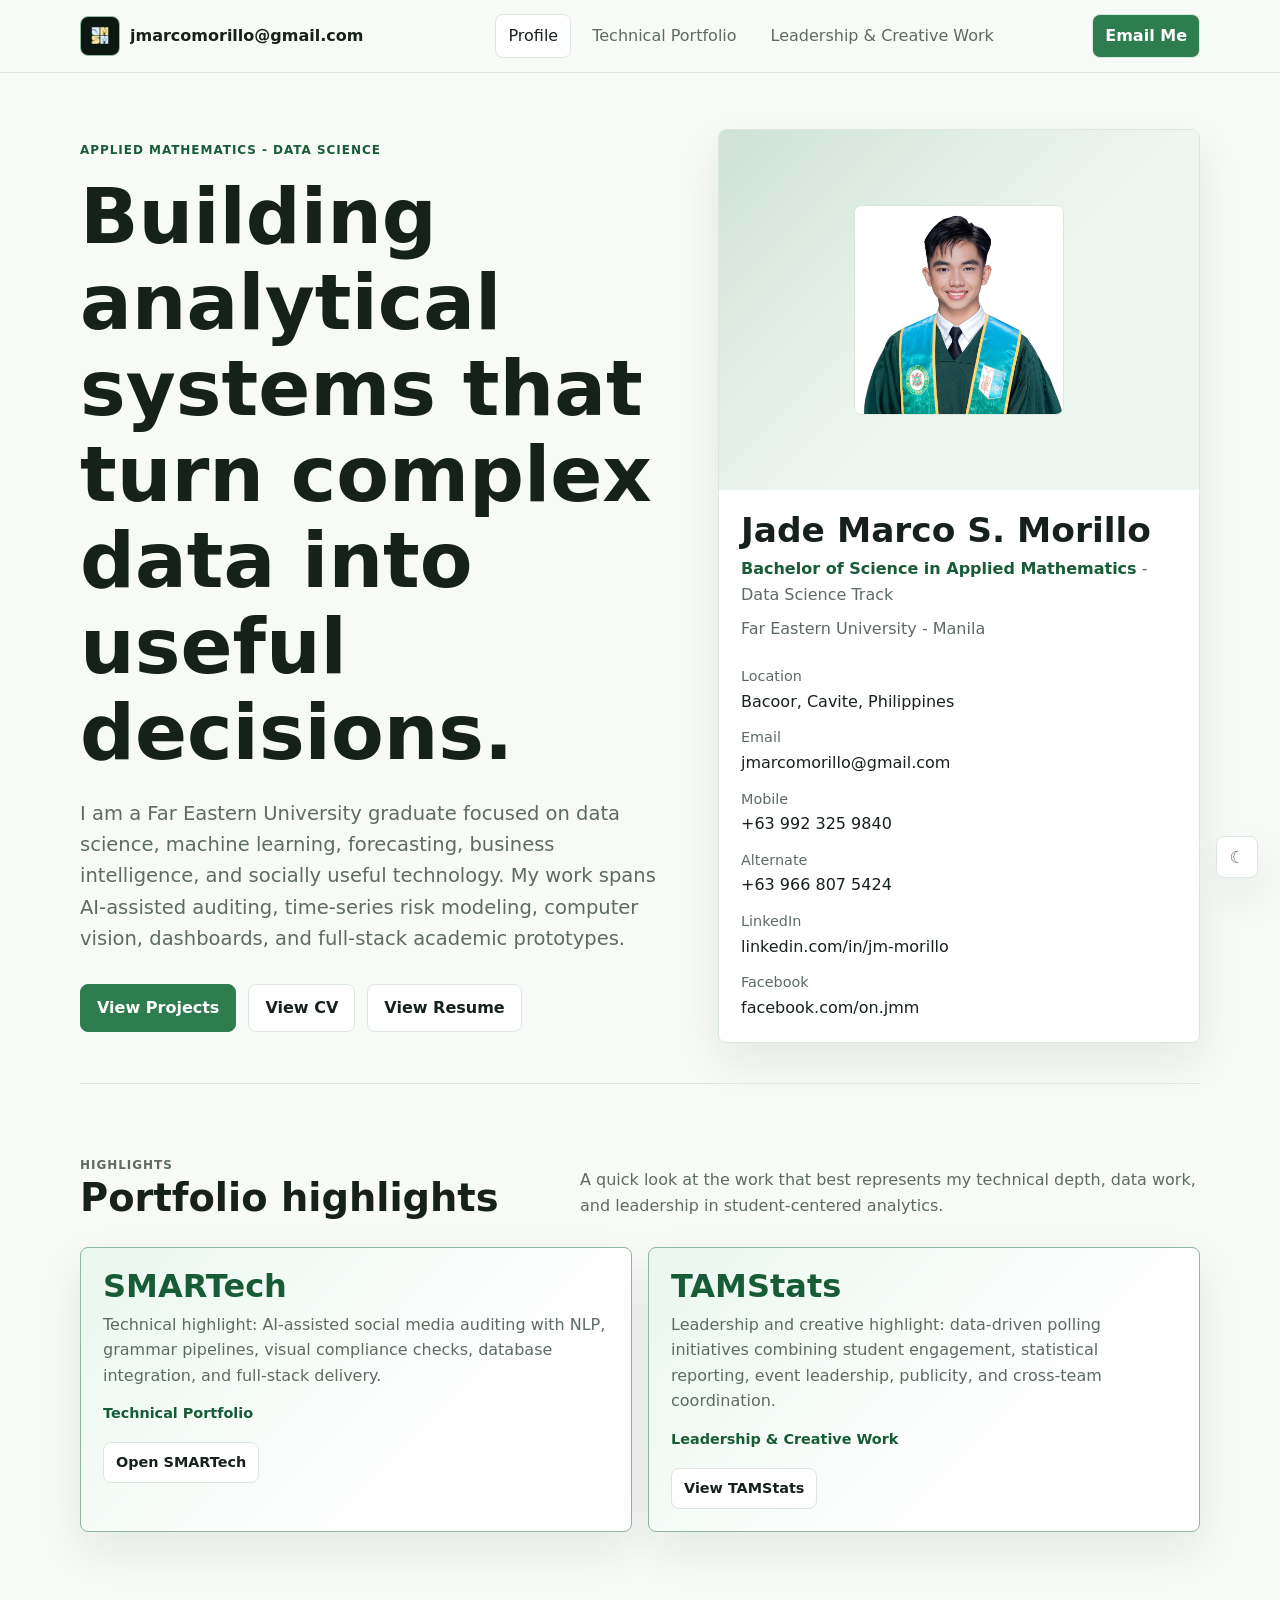
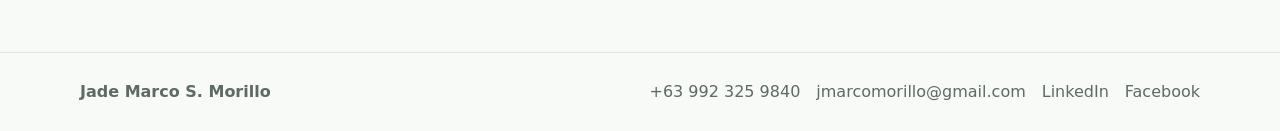
==== index.html @ e6e91c6f "Initial portfolio website" ====
<!doctype html>
<html lang="en">
  <head>
    <meta charset="utf-8">
    <meta name="viewport" content="width=device-width, initial-scale=1">
    <title>Jade Marco S. Morillo | Data Science Portfolio</title>
    <link rel="stylesheet" href="styles.css">
  </head>
  <body>
    <header class="site-header">
      <nav class="nav" aria-label="Primary navigation">
        <div class="brand">
          <a class="brand-mark" href="index.html"><img class="brand-logo" src="assets/ww.png" alt="Jade Marco S. Morillo logo"></a>
          <button class="capability-rotator" type="button" data-capability-rotator>jmarcomorillo@gmail.com</button>
        </div>
        <div class="nav-links">
          <a class="active" href="index.html">Profile</a>
          <a href="technical.html">Technical Portfolio</a>
          <a href="extracurriculars.html">Leadership & Creative Work</a>
        </div>
        <a class="email-link" href="mailto:jmarcomorillo@gmail.com">Email Me</a>
      </nav>
    </header>
    <button class="theme-toggle" type="button" data-theme-toggle aria-label="Toggle color theme">☾</button>

    <main>
      <section class="hero">
        <div>
          <p class="eyebrow">Applied Mathematics - Data Science</p>
          <h1>Building analytical systems that turn complex data into useful decisions.</h1>
          <p class="lead">
            I am a Far Eastern University graduate focused on data science, machine learning, forecasting,
            business intelligence, and socially useful technology. My work spans AI-assisted auditing,
            time-series risk modeling, computer vision, dashboards, and full-stack academic prototypes.
          </p>
          <div class="actions">
            <a class="button primary" href="technical.html">View Projects</a>
            <a class="button" href="assets/MORILLO_JADE-MARCO_CV.pdf">View CV</a>
            <a class="button" href="assets/Resume_Morillo_JadeMarco.pdf">View Resume</a>
          </div>
        </div>

        <aside class="profile-panel" aria-label="Contact profile">
          <div class="portrait">
            <img class="portrait-photo" src="assets/GradPic.jpg" alt="Graduation portrait of Jade Marco S. Morillo">
          </div>
          <div class="profile-summary">
            <h2>Jade Marco S. Morillo</h2>
            <p><strong>Bachelor of Science in Applied Mathematics</strong> - Data Science Track</p>
            <p>Far Eastern University - Manila</p>
          </div>
          <div class="contact-list">
            <div><span>Location</span><br>Bacoor, Cavite, Philippines</div>
            <div><span>Email</span><br><a href="mailto:jmarcomorillo@gmail.com">jmarcomorillo@gmail.com</a></div>
            <div><span>Mobile</span><br><a href="tel:+639923259840">+63 992 325 9840</a></div>
            <div><span>Alternate</span><br><a href="tel:+639668075424">+63 966 807 5424</a></div>
            <div><span>LinkedIn</span><br><a href="https://www.linkedin.com/in/jm-morillo/">linkedin.com/in/jm-morillo</a></div>
            <div><span>Facebook</span><br><a href="https://www.facebook.com/on.jmm">facebook.com/on.jmm</a></div>
          </div>
        </aside>
      </section>

      <section class="section">
        <div class="section-head">
          <div>
            <p class="eyebrow">Highlights</p>
            <h2>Portfolio highlights</h2>
          </div>
          <p>A quick look at the work that best represents my technical depth, data work, and leadership in student-centered analytics.</p>
        </div>

        <div class="grid two">
          <article class="card stat featured">
            <strong>SMARTech</strong>
            <p>Technical highlight: AI-assisted social media auditing with NLP, grammar pipelines, visual compliance checks, database integration, and full-stack delivery.</p>
            <a class="meta" href="technical.html">Technical Portfolio</a>
            <div class="project-actions"><a class="button" href="https://socialmediaauditingandreportingtechnology-nyc.vercel.app/login">Open SMARTech</a></div>
          </article>
          <article class="card stat featured">
            <strong>TAMStats</strong>
            <p>Leadership and creative highlight: data-driven polling initiatives combining student engagement, statistical reporting, event leadership, publicity, and cross-team coordination.</p>
            <a class="meta" href="extracurriculars.html">Leadership & Creative Work</a>
            <div class="project-actions"><a class="button" href="https://www.facebook.com/share/p/1E2tis88Dz/">View TAMStats</a></div>
          </article>
        </div>
      </section>

    </main>

    <footer class="site-footer">
      <div class="footer-inner">
        <strong>Jade Marco S. Morillo</strong>
        <div class="footer-contact">
          <a href="tel:+639923259840">+63 992 325 9840</a>
          <a href="mailto:jmarcomorillo@gmail.com">jmarcomorillo@gmail.com</a>
          <a href="https://www.linkedin.com/in/jm-morillo/">LinkedIn</a>
          <a href="https://www.facebook.com/on.jmm">Facebook</a>
        </div>
      </div>
    </footer>
    <div class="toast" data-toast aria-live="polite"></div>

    <script src="theme.js?v=6"></script>
  </body>
</html>
---- styles.css ----
:root {
  color-scheme: light;
  --bg: #f7faf7;
  --panel: #ffffff;
  --panel-strong: #eef6f0;
  --text: #17211b;
  --muted: #5d6b63;
  --line: #dce7df;
  --accent: #2e7d4f;
  --accent-strong: #175c37;
  --accent-soft: #dff2e6;
  --shadow: 0 18px 45px rgba(23, 33, 27, 0.08);
}

:root.dark {
  color-scheme: dark;
  --bg: #101511;
  --panel: #171f19;
  --panel-strong: #1d2b22;
  --text: #edf5ef;
  --muted: #a9b8ae;
  --line: #2c3d31;
  --accent: #72c995;
  --accent-strong: #a6e4ba;
  --accent-soft: #203b2a;
  --shadow: 0 18px 45px rgba(0, 0, 0, 0.28);
}

* {
  box-sizing: border-box;
}

html {
  scroll-behavior: smooth;
}

body {
  margin: 0;
  background: var(--bg);
  color: var(--text);
  font-family: Inter, ui-sans-serif, system-ui, -apple-system, BlinkMacSystemFont, "Segoe UI", sans-serif;
  line-height: 1.6;
  animation: pageIn 520ms ease both;
}

a {
  color: inherit;
  text-decoration: none;
}

.site-header {
  position: sticky;
  top: 0;
  z-index: 10;
  border-bottom: 1px solid var(--line);
  background: color-mix(in srgb, var(--bg) 88%, transparent);
  backdrop-filter: blur(16px);
}

.nav {
  width: min(1120px, calc(100% - 32px));
  margin: 0 auto;
  min-height: 72px;
  display: flex;
  align-items: center;
  justify-content: space-between;
  gap: 20px;
}

.brand {
  display: flex;
  align-items: center;
  gap: 10px;
  font-weight: 800;
}

.capability-rotator {
  width: clamp(190px, 24vw, 280px);
  min-height: 34px;
  display: inline-block;
  border: 0;
  border-radius: 0;
  padding: 0;
  background: transparent;
  overflow: hidden;
  text-overflow: ellipsis;
  white-space: nowrap;
  color: var(--text);
  cursor: pointer;
  font: inherit;
  font-weight: 800;
  text-align: left;
  transition: opacity 220ms ease, transform 220ms ease;
}

.capability-rotator.is-changing {
  opacity: 0;
  transform: translateY(4px);
}

.capability-rotator:hover {
  color: var(--accent-strong);
}

.toast {
  position: fixed;
  right: 22px;
  bottom: 76px;
  z-index: 25;
  max-width: min(320px, calc(100vw - 44px));
  border: 1px solid var(--line);
  border-radius: 8px;
  padding: 10px 12px;
  background: var(--panel);
  color: var(--text);
  box-shadow: var(--shadow);
  opacity: 0;
  pointer-events: none;
  transform: translateY(8px);
  transition: opacity 180ms ease, transform 180ms ease;
}

.toast.is-visible {
  opacity: 1;
  transform: translateY(0);
}

.brand-mark {
  width: 40px;
  height: 40px;
  display: grid;
  place-items: center;
  border-radius: 8px;
  border: 1px solid color-mix(in srgb, var(--accent) 44%, var(--line));
  background: #0b1710;
  color: var(--accent-strong);
  font-size: 0.85rem;
  letter-spacing: 0;
  overflow: hidden;
}

.brand-logo {
  width: 100%;
  height: 100%;
  object-fit: contain;
  padding: 5px;
  background: #0b1710;
}

.nav-links {
  display: flex;
  align-items: center;
  gap: 8px;
}

.nav-actions {
  display: flex;
  align-items: center;
  gap: 10px;
}

.nav-links a,
.email-link,
.theme-toggle {
  min-height: 40px;
  border: 1px solid transparent;
  border-radius: 8px;
  padding: 8px 12px;
  color: var(--muted);
  font: inherit;
  background: transparent;
  cursor: pointer;
  transition: transform 180ms ease, border-color 180ms ease, background 180ms ease, color 180ms ease, box-shadow 180ms ease;
}

.nav-links a:hover,
.nav-links a.active,
.email-link:hover,
.theme-toggle:hover {
  color: var(--text);
  border-color: var(--line);
  background: var(--panel);
}

.email-link {
  border-color: var(--line);
  background: var(--accent);
  color: #ffffff;
  font-weight: 800;
}

:root.dark .email-link {
  background: #dff2e6;
  border-color: #dff2e6;
  color: #102016;
}

.email-link:hover {
  color: #ffffff;
  border-color: var(--accent);
  background: var(--accent-strong);
  transform: translateY(-1px);
}

:root.dark .email-link:hover {
  background: #a6e4ba;
  border-color: #a6e4ba;
  color: #102016;
}

.theme-toggle {
  position: fixed;
  right: 22px;
  bottom: 22px;
  z-index: 20;
  width: 42px;
  height: 42px;
  padding: 0;
  display: grid;
  place-items: center;
  font-size: 1.05rem;
  border-color: var(--line);
  background: var(--panel);
  box-shadow: var(--shadow);
}

.theme-toggle:hover {
  transform: translateY(-2px) rotate(8deg);
}

main {
  width: min(1120px, calc(100% - 32px));
  margin: 0 auto;
}

.hero {
  min-height: calc(100vh - 72px);
  display: grid;
  grid-template-columns: minmax(0, 1.1fr) minmax(300px, 0.9fr);
  gap: 48px;
  align-items: center;
  padding: 56px 0 40px;
}

.eyebrow {
  margin: 0 0 14px;
  color: var(--accent-strong);
  font-weight: 800;
  text-transform: uppercase;
  letter-spacing: 0.08em;
  font-size: 0.75rem;
}

h1,
h2,
h3 {
  margin: 0;
  line-height: 1.12;
  letter-spacing: 0;
}

h1 {
  max-width: 720px;
  font-size: clamp(2.45rem, 6vw, 5.4rem);
}

h2 {
  font-size: clamp(1.65rem, 3vw, 2.6rem);
}

h3 {
  font-size: 1.05rem;
}

.lead {
  max-width: 720px;
  margin: 22px 0 0;
  color: var(--muted);
  font-size: clamp(1rem, 2vw, 1.22rem);
}

.actions {
  display: flex;
  flex-wrap: wrap;
  gap: 12px;
  margin-top: 30px;
}

.button {
  display: inline-flex;
  align-items: center;
  justify-content: center;
  gap: 8px;
  min-height: 44px;
  border-radius: 8px;
  border: 1px solid var(--line);
  padding: 10px 16px;
  background: var(--panel);
  color: var(--text);
  font-weight: 750;
  transition: transform 180ms ease, border-color 180ms ease, background 180ms ease, box-shadow 180ms ease;
}

.button:hover {
  transform: translateY(-2px);
  box-shadow: 0 12px 24px rgba(23, 33, 27, 0.1);
}

.button.primary {
  background: var(--accent);
  border-color: var(--accent);
  color: #ffffff;
}

.profile-panel {
  border: 1px solid var(--line);
  border-radius: 8px;
  background: var(--panel);
  box-shadow: var(--shadow);
  overflow: hidden;
  animation: floatIn 700ms ease 120ms both;
}

.portrait {
  aspect-ratio: 4 / 3;
  display: grid;
  place-items: center;
  background:
    linear-gradient(135deg, color-mix(in srgb, var(--accent) 16%, transparent), transparent 55%),
    var(--panel-strong);
}

.portrait-inner {
  width: min(62%, 220px);
  aspect-ratio: 1 / 1;
  display: grid;
  place-items: center;
  border: 1px solid var(--line);
  border-radius: 8px;
  background: var(--panel);
  color: var(--accent-strong);
  font-size: clamp(2.4rem, 8vw, 5rem);
  font-weight: 900;
  transition: transform 240ms ease, border-color 240ms ease;
}

.portrait-photo {
  width: min(54%, 210px);
  aspect-ratio: 1 / 1;
  border: 1px solid var(--line);
  border-radius: 8px;
  object-fit: cover;
  object-position: center 18%;
  background: var(--panel);
  transition: transform 240ms ease, border-color 240ms ease;
}

.profile-summary {
  padding: 22px 22px 0;
}

.profile-summary h2 {
  color: var(--text);
  font-size: clamp(1.65rem, 3vw, 2.15rem);
  font-weight: 900;
  line-height: 1.05;
}

.profile-summary p {
  margin: 8px 0 0;
  color: var(--muted);
}

.profile-summary strong {
  color: var(--accent-strong);
}

.profile-panel:hover .portrait-inner {
  transform: scale(1.035);
  border-color: var(--accent);
}

.profile-panel:hover .portrait-photo {
  transform: scale(1.035);
  border-color: var(--accent);
}

.contact-list {
  display: grid;
  gap: 10px;
  padding: 22px;
}

.contact-list span {
  color: var(--muted);
  font-size: 0.9rem;
}

.section {
  padding: 72px 0;
  border-top: 1px solid var(--line);
}

.section-head {
  display: flex;
  align-items: end;
  justify-content: space-between;
  gap: 24px;
  margin-bottom: 28px;
}

.section-head.page-intro {
  display: block;
  max-width: 860px;
}

.section-head.page-intro h1 {
  max-width: 860px;
  font-size: clamp(2.25rem, 5vw, 4.4rem);
}

.section-head.page-intro p:not(.eyebrow) {
  margin-top: 18px;
  max-width: 680px;
}

.section-head p {
  max-width: 620px;
  margin: 0;
  color: var(--muted);
}

.grid {
  display: grid;
  grid-template-columns: repeat(3, minmax(0, 1fr));
  gap: 16px;
  min-width: 0;
}

.grid.two {
  grid-template-columns: repeat(2, minmax(0, 1fr));
}

.card {
  border: 1px solid var(--line);
  border-radius: 8px;
  background: var(--panel);
  padding: 22px;
  box-shadow: var(--shadow);
  min-width: 0;
  transition: transform 220ms ease, border-color 220ms ease, box-shadow 220ms ease;
}

.card:hover {
  transform: translateY(-4px);
  border-color: color-mix(in srgb, var(--accent) 42%, var(--line));
  box-shadow: 0 20px 50px rgba(23, 33, 27, 0.12);
}

.card p {
  margin: 10px 0 0;
  color: var(--muted);
}

.card.featured {
  border-color: color-mix(in srgb, var(--accent) 45%, var(--line));
  background:
    linear-gradient(135deg, color-mix(in srgb, var(--accent-soft) 62%, transparent), transparent 72%),
    var(--panel);
}

.meta {
  margin-top: 14px;
  color: var(--accent-strong);
  font-size: 0.9rem;
  font-weight: 800;
}

a.meta {
  display: inline-block;
  border-bottom: 1px solid transparent;
}

a.meta:hover {
  border-color: currentColor;
}

.stat {
  min-height: 150px;
}

.stat strong {
  display: block;
  color: var(--accent-strong);
  font-size: 2rem;
  line-height: 1;
}

.project-card {
  padding: 0;
  overflow: hidden;
}

.screenshot-slot {
  aspect-ratio: 16 / 10;
  display: grid;
  place-items: center;
  padding: 20px;
  border-bottom: 1px solid var(--line);
  background: var(--panel-strong);
  color: var(--muted);
  text-align: center;
  font-weight: 750;
  position: relative;
  overflow: hidden;
}

.screenshot-slot img {
  width: 100%;
  height: 100%;
  object-fit: cover;
  display: block;
}

.screenshot-slot::after {
  content: "";
  position: absolute;
  inset: 0;
  background: linear-gradient(110deg, transparent 20%, color-mix(in srgb, var(--accent) 16%, transparent) 48%, transparent 76%);
  transform: translateX(-110%);
  transition: transform 700ms ease;
}

.project-card:hover .screenshot-slot::after {
  transform: translateX(110%);
}

.project-body {
  padding: 22px;
}

.project-actions {
  display: flex;
  flex-wrap: wrap;
  gap: 10px;
  margin-top: 16px;
}

.project-actions .button {
  min-height: 38px;
  padding: 8px 12px;
  font-size: 0.9rem;
}

.tags {
  display: flex;
  flex-wrap: wrap;
  gap: 8px;
  margin-top: 16px;
}

.tag {
  border: 1px solid var(--line);
  border-radius: 999px;
  padding: 4px 9px;
  background: var(--accent-soft);
  color: var(--accent-strong);
  font-size: 0.78rem;
  font-weight: 800;
  transition: transform 160ms ease, background 160ms ease;
}

.tag:hover {
  transform: translateY(-1px);
}

.compact-grid {
  display: grid;
  grid-template-columns: repeat(4, minmax(0, 1fr));
  gap: 12px;
}

.mini-card {
  border: 1px solid var(--line);
  border-radius: 8px;
  background: var(--panel);
  padding: 16px;
  transition: transform 200ms ease, border-color 200ms ease, box-shadow 200ms ease;
}

.mini-card:hover {
  transform: translateY(-3px);
  border-color: color-mix(in srgb, var(--accent) 42%, var(--line));
  box-shadow: var(--shadow);
}

.mini-card strong {
  display: block;
  color: var(--text);
}

.mini-card span {
  display: block;
  margin-top: 6px;
  color: var(--muted);
  font-size: 0.9rem;
}

.tool-stack {
  display: grid;
  grid-template-columns: repeat(3, minmax(0, 1fr));
  gap: 16px;
}

.tool-stack .list {
  columns: 2;
  column-gap: 24px;
}

.timeline {
  display: grid;
  gap: 12px;
}

.timeline-item {
  display: grid;
  grid-template-columns: 180px minmax(0, 1fr);
  gap: 18px;
  border: 1px solid var(--line);
  border-radius: 8px;
  background: var(--panel);
  padding: 18px;
  transition: transform 220ms ease, border-color 220ms ease, box-shadow 220ms ease;
}

.timeline-item:hover {
  transform: translateX(4px);
  border-color: color-mix(in srgb, var(--accent) 42%, var(--line));
  box-shadow: var(--shadow);
}

.timeline-item.is-extra {
  display: none;
}

.timeline.is-expanded .timeline-item.is-extra {
  display: grid;
}

.timeline.is-expanded .timeline-item.reveal {
  opacity: 1;
  transform: none;
}

.see-more-wrap {
  display: flex;
  justify-content: center;
  margin-top: 18px;
}

.timeline-item time {
  color: var(--accent-strong);
  font-weight: 800;
}

.entry-field {
  margin: 0;
  color: var(--muted);
}

.entry-field + .entry-field {
  margin-top: 8px;
}

.entry-field strong {
  color: var(--text);
}

.experience-org {
  margin: 0;
  color: var(--text);
  font-size: 1.12rem;
  font-weight: 850;
}

.experience-role {
  margin-top: 4px;
  color: var(--accent-strong);
  font-size: 0.94rem;
  font-weight: 800;
}

.experience-description {
  margin: 10px 0 0;
  color: var(--muted);
}

.slideshow {
  margin-top: 18px;
  overflow: hidden;
  min-width: 0;
  border: 1px solid var(--line);
  border-radius: 8px;
  background: var(--panel-strong);
}

.slide-track {
  display: flex;
  width: max-content;
  gap: 12px;
  padding: 12px;
  animation: slideLoop 28s linear infinite;
}

.slideshow:hover .slide-track {
  animation-play-state: paused;
}

.slide-card {
  width: 190px;
  aspect-ratio: 4 / 3;
  flex: 0 0 auto;
  display: flex;
  align-items: end;
  border: 1px solid var(--line);
  border-radius: 8px;
  padding: 0;
  background:
    linear-gradient(135deg, color-mix(in srgb, var(--accent) 24%, transparent), transparent 62%),
    var(--panel);
  color: var(--text);
  font-size: 0.86rem;
  font-weight: 800;
  overflow: hidden;
  position: relative;
}

.slide-card img {
  width: 100%;
  height: 100%;
  object-fit: cover;
  display: block;
}

.slide-card span {
  position: absolute;
  left: 8px;
  right: 8px;
  bottom: 8px;
  border-radius: 8px;
  padding: 6px 8px;
  background: color-mix(in srgb, var(--panel) 88%, transparent);
  color: var(--text);
  box-shadow: 0 8px 20px rgba(0, 0, 0, 0.12);
}

.participation-grid {
  display: grid;
  grid-template-columns: repeat(2, minmax(0, 1fr));
  gap: 16px;
}

.participation-card {
  max-height: 360px;
  overflow: auto;
}

.participation-card .list {
  padding-right: 8px;
}

@keyframes slideLoop {
  from {
    transform: translateX(0);
  }
  to {
    transform: translateX(-50%);
  }
}

.skill-row {
  display: grid;
  gap: 10px;
}

.skill-top {
  display: flex;
  align-items: center;
  justify-content: space-between;
  gap: 12px;
}

.meter {
  height: 9px;
  border-radius: 999px;
  background: var(--panel-strong);
  overflow: hidden;
}

.meter span {
  display: block;
  height: 100%;
  width: var(--level);
  background: var(--accent);
  transform-origin: left;
  animation: meterGrow 900ms ease both;
}

.split {
  display: grid;
  grid-template-columns: 0.85fr 1.15fr;
  gap: 16px;
}

.list {
  margin: 14px 0 0;
  padding-left: 20px;
  color: var(--muted);
}

.list li + li {
  margin-top: 8px;
}

.site-footer {
  border-top: 1px solid var(--line);
  margin-top: 48px;
  padding: 26px 0;
  color: var(--muted);
}

.footer-inner {
  width: min(1120px, calc(100% - 32px));
  margin: 0 auto;
  display: flex;
  justify-content: space-between;
  gap: 16px;
  flex-wrap: wrap;
}

.footer-contact {
  display: flex;
  gap: 16px;
  flex-wrap: wrap;
}

.reveal {
  opacity: 0;
  transform: translateY(18px);
}

.reveal.is-visible {
  opacity: 1;
  transform: translateY(0);
  transition: opacity 560ms ease, transform 560ms ease;
}

@keyframes pageIn {
  from {
    opacity: 0;
  }
  to {
    opacity: 1;
  }
}

@keyframes floatIn {
  from {
    opacity: 0;
    transform: translateY(18px) scale(0.98);
  }
  to {
    opacity: 1;
    transform: translateY(0) scale(1);
  }
}

@keyframes meterGrow {
  from {
    transform: scaleX(0);
  }
  to {
    transform: scaleX(1);
  }
}

@media (max-width: 820px) {
  .nav {
    min-height: auto;
    padding: 14px 0;
    align-items: flex-start;
    flex-direction: column;
  }

  .nav-actions {
    width: 100%;
    align-items: stretch;
    flex-direction: column;
  }

  .nav-links {
    width: 100%;
    overflow-x: auto;
    padding-bottom: 2px;
  }

  .email-link {
    width: 100%;
    justify-content: center;
    text-align: center;
  }

  .hero,
  .split,
  .grid,
  .grid.two,
  .compact-grid,
  .tool-stack,
  .participation-grid {
    grid-template-columns: 1fr;
  }

  .tool-stack .list {
    columns: 1;
  }

  .slideshow {
    overflow-x: auto;
    overflow-y: hidden;
  }

  .slide-track {
    animation: none;
    width: max-content;
  }

  .hero {
    min-height: auto;
    padding-top: 44px;
  }

  .section-head {
    align-items: start;
    flex-direction: column;
  }

  .timeline-item {
    grid-template-columns: 1fr;
  }
}

@media (prefers-reduced-motion: reduce) {
  *,
  *::before,
  *::after {
    animation-duration: 1ms !important;
    scroll-behavior: auto !important;
    transition-duration: 1ms !important;
  }

  .reveal {
    opacity: 1;
    transform: none;
  }
}
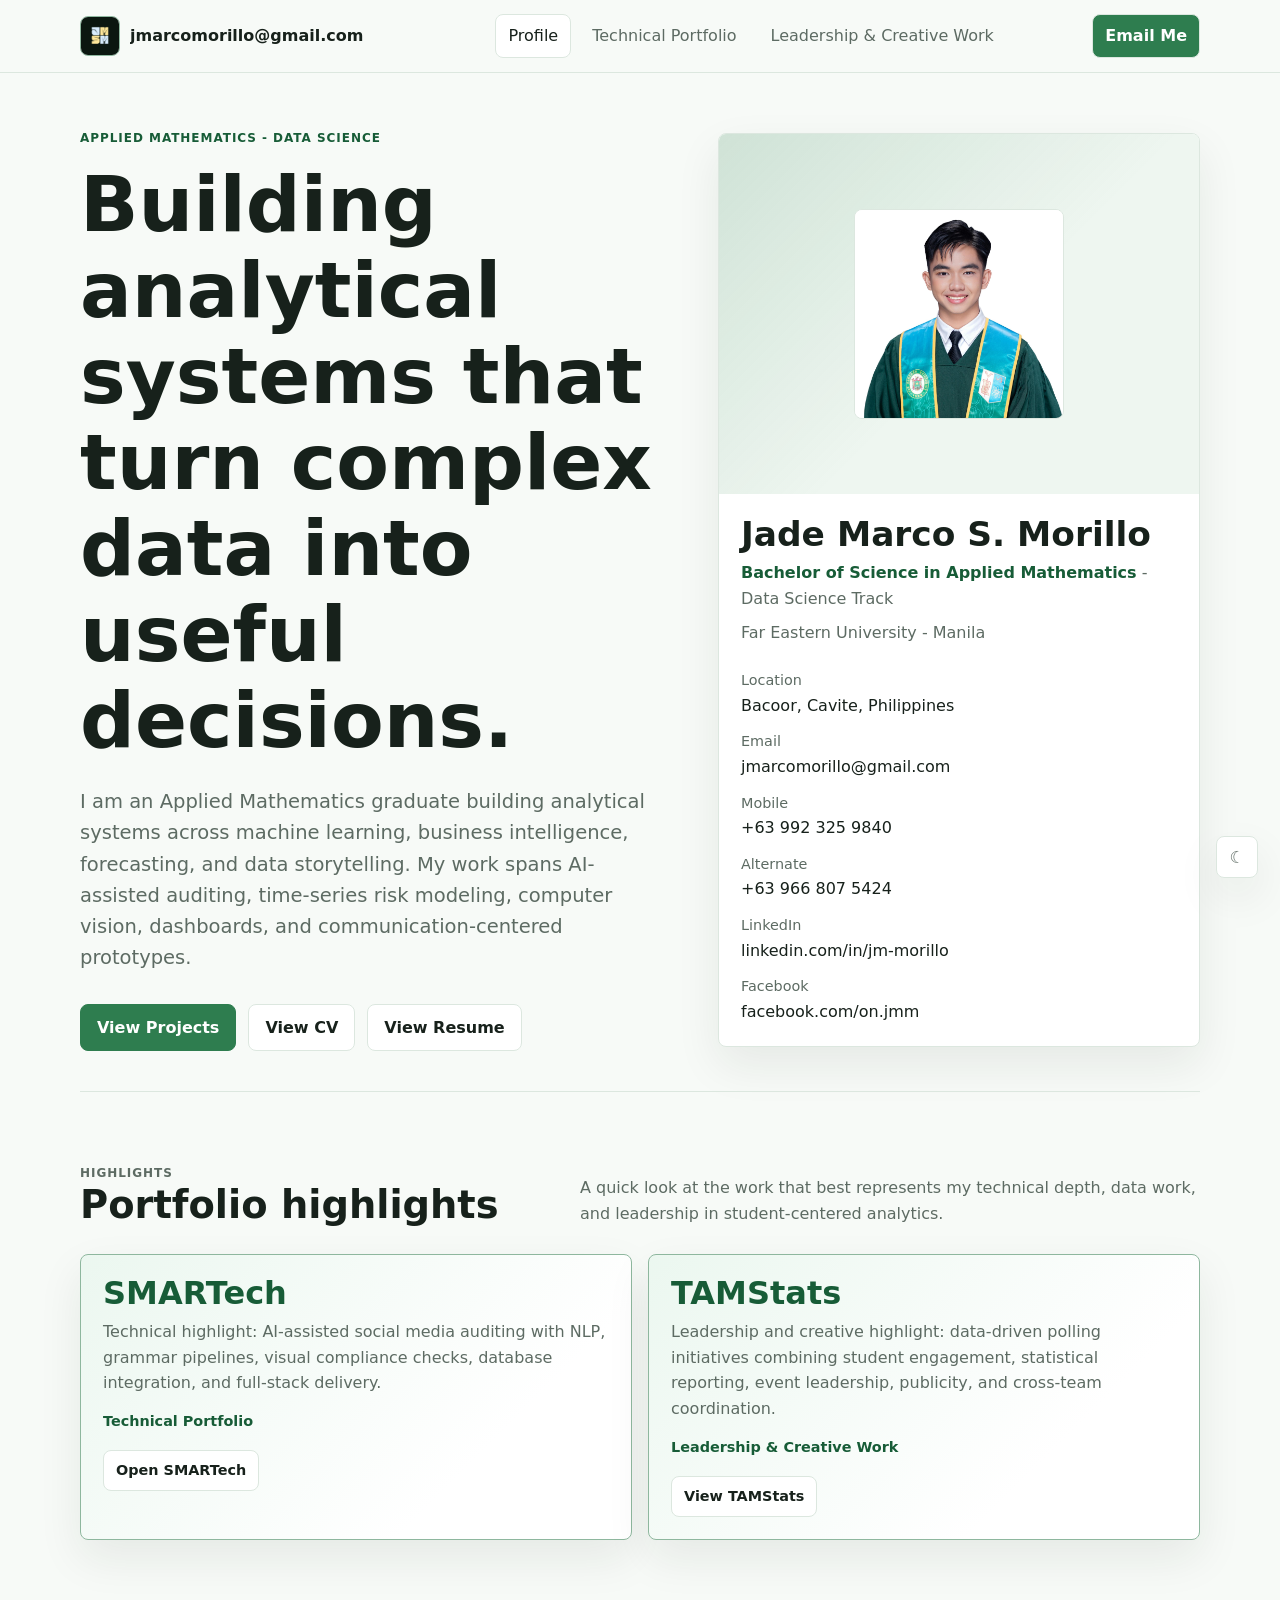
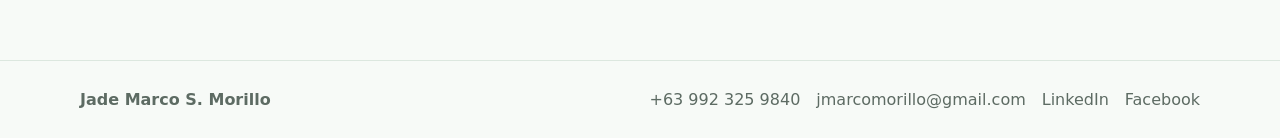
==== commit 3de7b968: "Censor Address" ====
--- a/index.html
+++ b/index.html
@@ -29,9 +29,9 @@
           <p class="eyebrow">Applied Mathematics - Data Science</p>
           <h1>Building analytical systems that turn complex data into useful decisions.</h1>
           <p class="lead">
-            I am a Far Eastern University graduate focused on data science, machine learning, forecasting,
-            business intelligence, and socially useful technology. My work spans AI-assisted auditing,
-            time-series risk modeling, computer vision, dashboards, and full-stack academic prototypes.
+            I am an Applied Mathematics graduate building analytical systems across machine learning,
+            business intelligence, forecasting, and data storytelling. My work spans AI-assisted auditing,
+            time-series risk modeling, computer vision, dashboards, and communication-centered prototypes.
           </p>
           <div class="actions">
             <a class="button primary" href="technical.html">View Projects</a>
--- a/styles.css
+++ b/styles.css
@@ -375,6 +375,82 @@
   color: var(--accent-strong);
 }
 
+.profile-compact {
+  position: relative;
+  display: flex;
+  flex-direction: column;
+  align-items: stretch;
+  margin: 0;
+  border: 1px solid var(--line);
+  border-radius: 8px;
+  background: var(--panel);
+  padding: 0;
+  box-shadow: var(--shadow);
+  overflow: hidden;
+  text-align: left;
+}
+
+.profile-compact::before {
+  content: "";
+  position: absolute;
+  inset: 0 0 auto;
+  height: 188px;
+  background:
+    linear-gradient(135deg, color-mix(in srgb, var(--accent) 16%, transparent), transparent 55%),
+    var(--panel-strong);
+}
+
+.profile-compact img {
+  position: relative;
+  z-index: 1;
+  width: min(150px, 44%);
+  aspect-ratio: 1 / 1;
+  align-self: center;
+  margin: 19px auto;
+  border: 1px solid var(--line);
+  border-radius: 8px;
+  object-fit: cover;
+  object-position: center 18%;
+  background: var(--panel);
+  transition: transform 240ms ease, border-color 240ms ease;
+}
+
+.profile-compact > div {
+  position: relative;
+  z-index: 1;
+  padding: 22px 22px;
+}
+
+.profile-compact h2 {
+  color: var(--text);
+  font-size: clamp(1.55rem, 2.7vw, 2rem);
+  font-weight: 900;
+  line-height: 1.05;
+}
+
+.profile-compact p {
+  margin: 8px 0 0;
+  color: var(--muted);
+}
+
+.profile-compact-links {
+  display: flex;
+  flex-wrap: wrap;
+  justify-content: center;
+  gap: 10px 16px;
+  margin: 20px -22px -22px;
+  padding: 18px 22px 20px;
+  border-top: 1px solid var(--line);
+  color: var(--accent-strong);
+  font-weight: 750;
+  font-size: 0.92rem;
+}
+
+.profile-compact:hover img {
+  transform: scale(1.035);
+  border-color: var(--accent);
+}
+
 .profile-panel:hover .portrait-inner {
   transform: scale(1.035);
   border-color: var(--accent);
@@ -422,6 +498,22 @@
 .section-head.page-intro p:not(.eyebrow) {
   margin-top: 18px;
   max-width: 680px;
+}
+
+.intro-profile-layout {
+  display: grid;
+  grid-template-columns: minmax(0, 1.25fr) minmax(320px, 0.75fr);
+  gap: 28px;
+  align-items: center;
+  margin-bottom: 34px;
+}
+
+.intro-profile-layout .section-head.page-intro {
+  margin-bottom: 0;
+}
+
+.intro-profile-layout .profile-compact {
+  align-self: stretch;
 }
 
 .section-head p {
@@ -520,6 +612,18 @@
   height: 100%;
   object-fit: cover;
   display: block;
+}
+
+.screenshot-slot a {
+  width: 100%;
+  height: 100%;
+  display: block;
+  cursor: zoom-in;
+}
+
+.screenshot-slot a:focus-visible {
+  outline: 2px solid var(--accent);
+  outline-offset: 3px;
 }
 
 .screenshot-slot::after {
@@ -790,6 +894,15 @@
   gap: 12px;
 }
 
+.skill-top span {
+  max-width: 62%;
+  color: var(--accent-strong);
+  font-size: 0.88rem;
+  font-weight: 800;
+  line-height: 1.35;
+  text-align: right;
+}
+
 .meter {
   height: 9px;
   border-radius: 999px;
@@ -912,6 +1025,7 @@
 
   .hero,
   .split,
+  .intro-profile-layout,
   .grid,
   .grid.two,
   .compact-grid,
@@ -946,6 +1060,10 @@
 
   .timeline-item {
     grid-template-columns: 1fr;
+  }
+
+  .profile-compact img {
+    width: 110px;
   }
 }
 
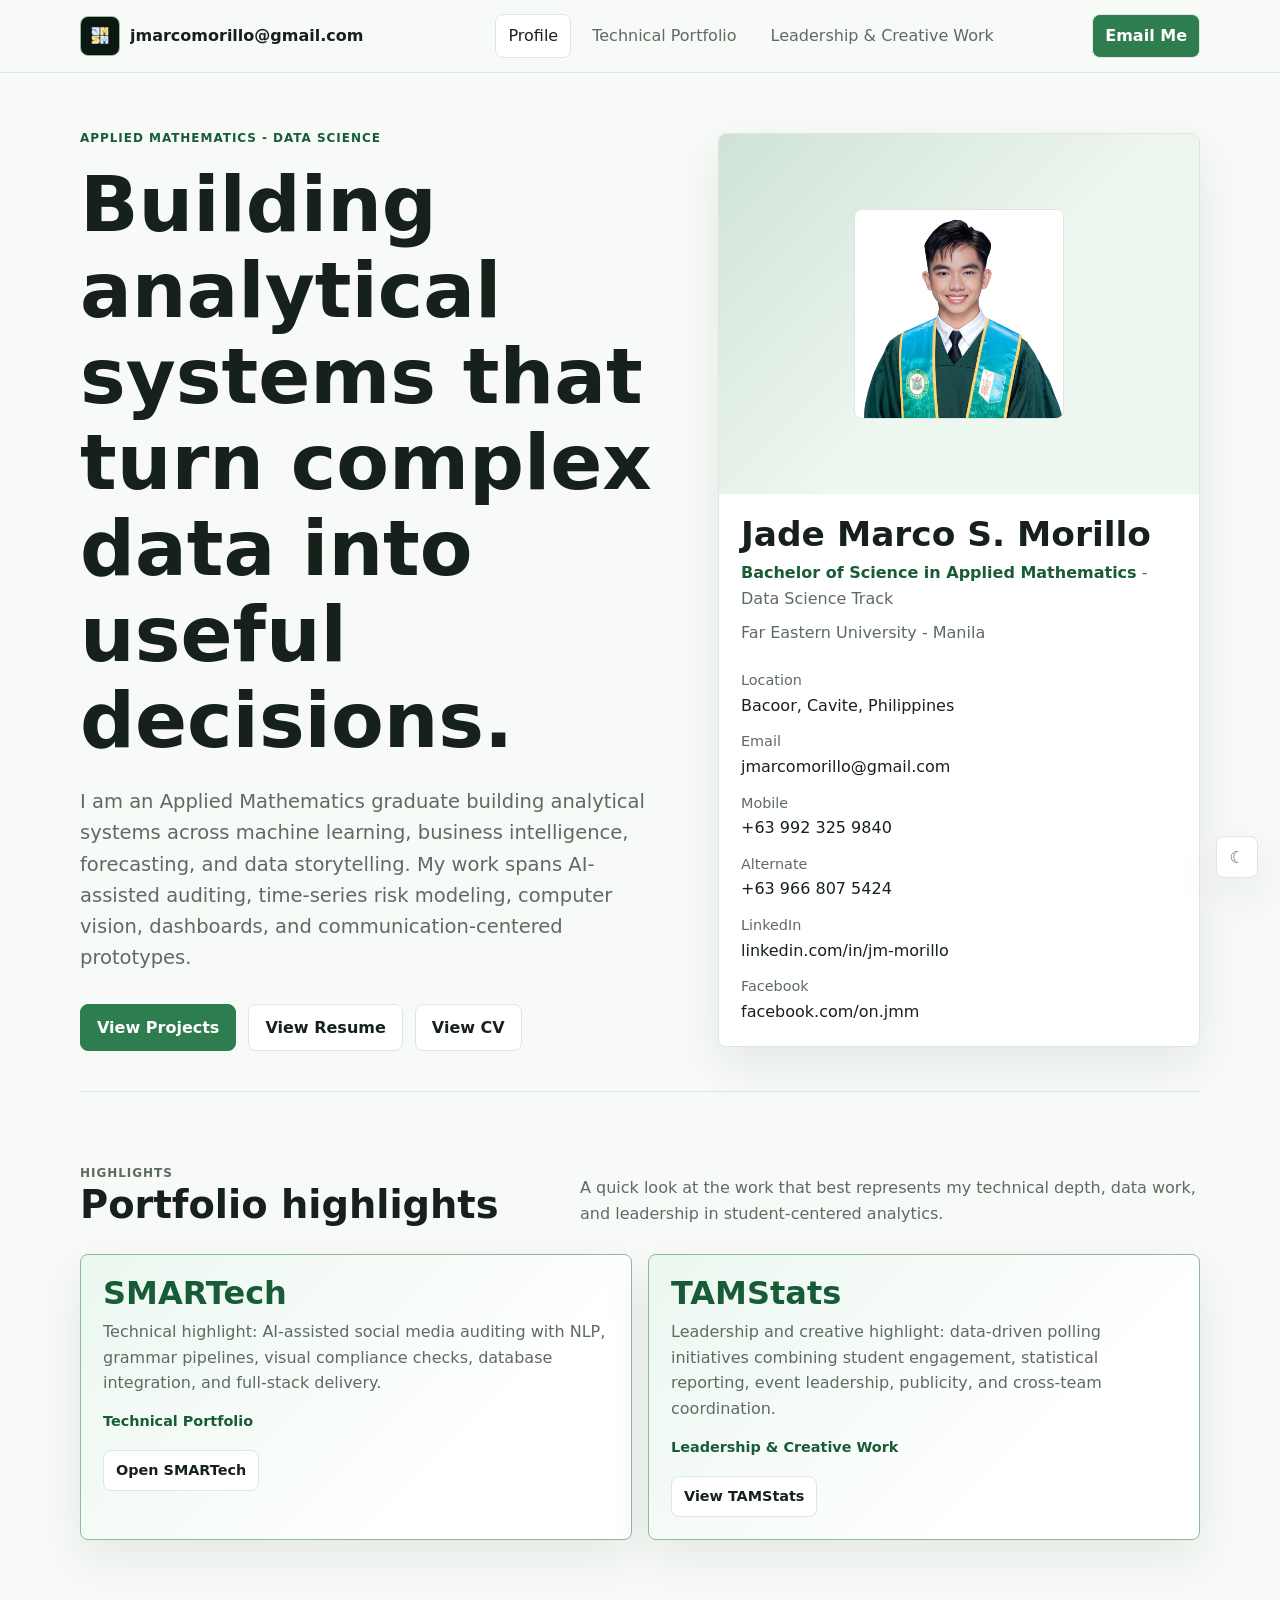
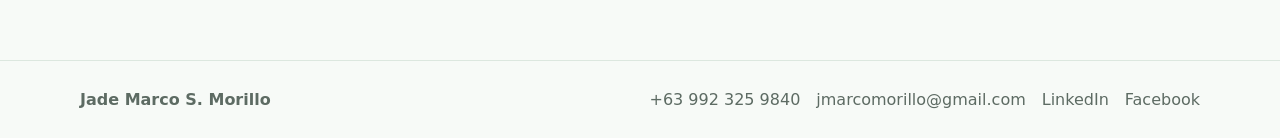
==== commit ab87c073: "Minor Adjustments" ====
--- a/index.html
+++ b/index.html
@@ -4,7 +4,7 @@
     <meta charset="utf-8">
     <meta name="viewport" content="width=device-width, initial-scale=1">
     <title>Jade Marco S. Morillo | Data Science Portfolio</title>
-    <link rel="stylesheet" href="styles.css">
+    <link rel="stylesheet" href="styles.css?v=7">
   </head>
   <body>
     <header class="site-header">
@@ -35,8 +35,8 @@
           </p>
           <div class="actions">
             <a class="button primary" href="technical.html">View Projects</a>
+            <a class="button" href="assets/Resume_Morillo_JadeMarco.pdf">View Resume</a>
             <a class="button" href="assets/MORILLO_JADE-MARCO_CV.pdf">View CV</a>
-            <a class="button" href="assets/Resume_Morillo_JadeMarco.pdf">View Resume</a>
           </div>
         </div>
 
@@ -52,8 +52,8 @@
           <div class="contact-list">
             <div><span>Location</span><br>Bacoor, Cavite, Philippines</div>
             <div><span>Email</span><br><a href="mailto:jmarcomorillo@gmail.com">jmarcomorillo@gmail.com</a></div>
-            <div><span>Mobile</span><br><a href="tel:+639923259840">+63 992 325 9840</a></div>
-            <div><span>Alternate</span><br><a href="tel:+639668075424">+63 966 807 5424</a></div>
+            <div><span>Mobile</span><br><a href="sms:+639923259840" data-phone-contact data-copy-value="+63 992 325 9840">+63 992 325 9840</a></div>
+            <div><span>Alternate</span><br><a href="sms:+639668075424" data-phone-contact data-copy-value="+63 966 807 5424">+63 966 807 5424</a></div>
             <div><span>LinkedIn</span><br><a href="https://www.linkedin.com/in/jm-morillo/">linkedin.com/in/jm-morillo</a></div>
             <div><span>Facebook</span><br><a href="https://www.facebook.com/on.jmm">facebook.com/on.jmm</a></div>
           </div>
@@ -91,7 +91,7 @@
       <div class="footer-inner">
         <strong>Jade Marco S. Morillo</strong>
         <div class="footer-contact">
-          <a href="tel:+639923259840">+63 992 325 9840</a>
+          <a href="sms:+639923259840" data-phone-contact data-copy-value="+63 992 325 9840">+63 992 325 9840</a>
           <a href="mailto:jmarcomorillo@gmail.com">jmarcomorillo@gmail.com</a>
           <a href="https://www.linkedin.com/in/jm-morillo/">LinkedIn</a>
           <a href="https://www.facebook.com/on.jmm">Facebook</a>
@@ -100,6 +100,6 @@
     </footer>
     <div class="toast" data-toast aria-live="polite"></div>
 
-    <script src="theme.js?v=6"></script>
+    <script src="theme.js?v=7"></script>
   </body>
 </html>
--- a/styles.css
+++ b/styles.css
@@ -633,6 +633,7 @@
   background: linear-gradient(110deg, transparent 20%, color-mix(in srgb, var(--accent) 16%, transparent) 48%, transparent 76%);
   transform: translateX(-110%);
   transition: transform 700ms ease;
+  pointer-events: none;
 }
 
 .project-card:hover .screenshot-slot::after {
